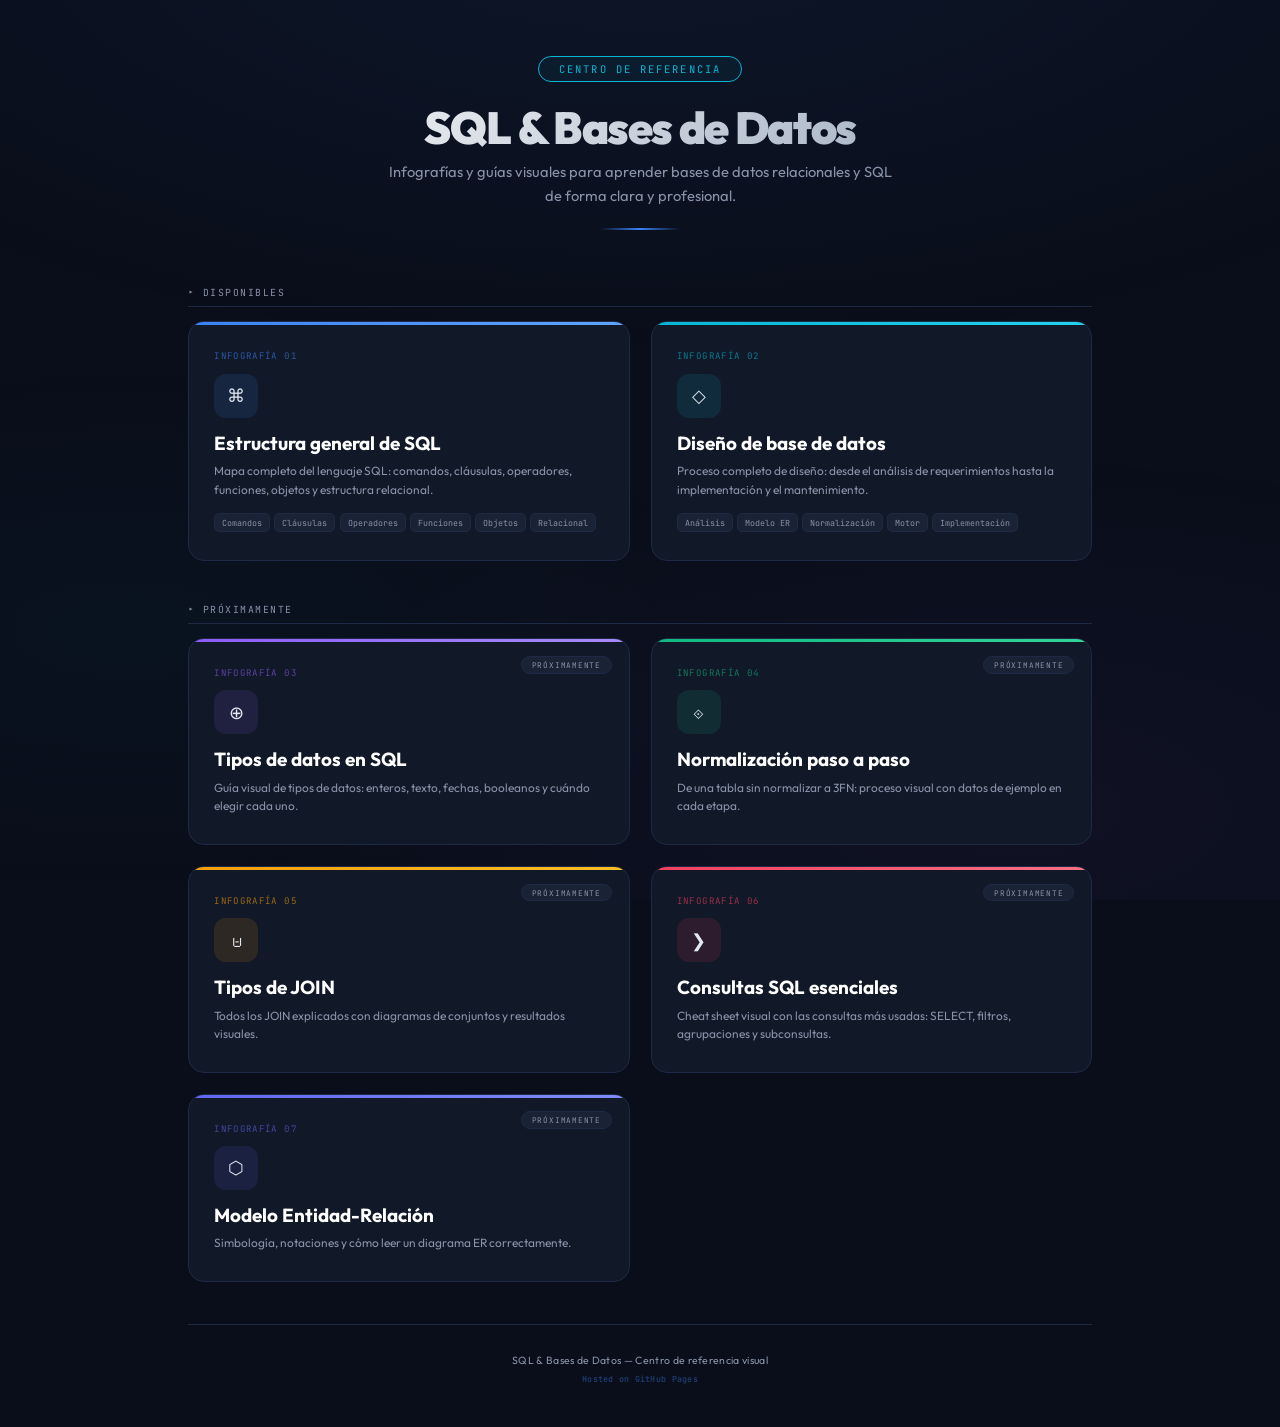
==== index.html @ 70d58b4f "Add files via upload" ====
<!DOCTYPE html>
<html lang="es">
<head>
<meta charset="UTF-8">
<meta name="viewport" content="width=device-width, initial-scale=1.0">
<title>SQL & Bases de Datos — Centro de Referencia</title>
<link href="https://fonts.googleapis.com/css2?family=Outfit:wght@300;400;500;600;700;800;900&family=JetBrains+Mono:wght@400;500;600&display=swap" rel="stylesheet">
<style>
*{margin:0;padding:0;box-sizing:border-box}
:root{
--bg:#0a0e1a;
--surface:#111827;
--surface2:#1a2236;
--border:#1e2a45;
--text:#e2e8f0;
--text-muted:#8892a8;
}
html{font-size:14px}
body{
background:var(--bg);
color:var(--text);
font-family:'Outfit',sans-serif;
min-height:100vh;
overflow-x:hidden;
}
body::before{
content:'';position:fixed;top:0;left:0;right:0;bottom:0;
background:
  radial-gradient(ellipse 80% 50% at 50% -10%, #3b82f612, transparent),
  radial-gradient(ellipse 60% 40% at 80% 90%, #8b5cf60d, transparent),
  radial-gradient(ellipse 50% 30% at 10% 70%, #06b6d408, transparent);
pointer-events:none;z-index:0;
}

.container{position:relative;z-index:1;max-width:960px;margin:0 auto;padding:4rem 2rem 3rem}

/* HEADER */
.header{text-align:center;margin-bottom:4rem}
.logo{
font-family:'JetBrains Mono',monospace;
font-size:.75rem;letter-spacing:.2em;text-transform:uppercase;
color:#06b6d4;
border:1px solid #06b6d4;
border-radius:100px;
padding:.35rem 1.4rem;
display:inline-block;
margin-bottom:1.5rem;
background:rgba(6,182,212,.06);
}
.header h1{
font-size:3.2rem;font-weight:900;
letter-spacing:-.03em;
background:linear-gradient(135deg,#fff 0%,#94a3b8 100%);
-webkit-background-clip:text;-webkit-text-fill-color:transparent;
line-height:1.1;margin-bottom:.6rem;
}
.header p{
font-size:1.05rem;color:var(--text-muted);font-weight:400;
max-width:520px;margin:0 auto;line-height:1.6;
}
.header-line{
width:80px;height:2px;margin:1.5rem auto 0;
background:linear-gradient(90deg,transparent,#3b82f6,transparent);
}

/* CARDS GRID */
.cards{
display:grid;
grid-template-columns:repeat(2,1fr);
gap:1.5rem;
margin-bottom:3rem;
}

.card{
background:var(--surface);
border:1px solid var(--border);
border-radius:16px;
padding:2rem 1.8rem;
position:relative;
overflow:hidden;
text-decoration:none;
color:var(--text);
transition:all .35s ease;
display:flex;flex-direction:column;
}
.card::before{
content:'';position:absolute;top:0;left:0;right:0;height:3px;
background:var(--gradient);
transition:height .3s ease;
}
.card:hover{
border-color:var(--glow);
transform:translateY(-4px);
box-shadow:0 12px 40px rgba(0,0,0,.4), 0 0 30px var(--shadow);
}
.card:hover::before{height:4px}

.card-number{
font-family:'JetBrains Mono',monospace;
font-size:.65rem;color:var(--glow);opacity:.6;
letter-spacing:.15em;text-transform:uppercase;
margin-bottom:.8rem;
}
.card-icon{
width:44px;height:44px;border-radius:12px;
display:flex;align-items:center;justify-content:center;
background:var(--icon-bg);
font-size:1.3rem;
margin-bottom:1rem;
}
.card h2{
font-size:1.35rem;font-weight:700;color:#fff;
margin-bottom:.5rem;line-height:1.25;
}
.card p{
font-size:.85rem;color:var(--text-muted);line-height:1.55;
flex:1;
}
.card-tags{
display:flex;flex-wrap:wrap;gap:.3rem;
margin-top:1rem;
}
.card-tag{
font-family:'JetBrains Mono',monospace;
font-size:.6rem;
background:var(--surface2);
border:1px solid var(--border);
border-radius:5px;
padding:.18rem .5rem;
color:var(--text-muted);
}
.card-arrow{
position:absolute;bottom:1.5rem;right:1.5rem;
font-size:1.1rem;color:var(--glow);
opacity:0;transition:all .3s;
transform:translateX(-6px);
}
.card:hover .card-arrow{opacity:1;transform:translateX(0)}

/* AVAILABLE */
.card.available{cursor:pointer}

/* COMING SOON */
.card.soon{opacity:.45;pointer-events:none}
.card.soon::after{
content:'Próximamente';
position:absolute;top:1.2rem;right:1.2rem;
font-family:'JetBrains Mono',monospace;
font-size:.55rem;letter-spacing:.1em;text-transform:uppercase;
color:var(--text-muted);
border:1px solid var(--border);
border-radius:100px;
padding:.2rem .7rem;
background:var(--surface2);
}

/* CARD COLORS */
.card.c1{--glow:#3b82f6;--gradient:linear-gradient(90deg,#3b82f6,#60a5fa);--icon-bg:rgba(59,130,246,.12);--shadow:#3b82f615}
.card.c2{--glow:#06b6d4;--gradient:linear-gradient(90deg,#06b6d4,#22d3ee);--icon-bg:rgba(6,182,212,.12);--shadow:#06b6d415}
.card.c3{--glow:#8b5cf6;--gradient:linear-gradient(90deg,#8b5cf6,#a78bfa);--icon-bg:rgba(139,92,246,.12);--shadow:#8b5cf615}
.card.c4{--glow:#10b981;--gradient:linear-gradient(90deg,#10b981,#34d399);--icon-bg:rgba(16,185,129,.12);--shadow:#10b98115}
.card.c5{--glow:#f59e0b;--gradient:linear-gradient(90deg,#f59e0b,#fbbf24);--icon-bg:rgba(245,158,11,.12);--shadow:#f59e0b15}
.card.c6{--glow:#f43f5e;--gradient:linear-gradient(90deg,#f43f5e,#fb7185);--icon-bg:rgba(244,63,94,.12);--shadow:#f43f5e15}
.card.c7{--glow:#6366f1;--gradient:linear-gradient(90deg,#6366f1,#818cf8);--icon-bg:rgba(99,102,241,.12);--shadow:#6366f115}

/* SECTION LABEL */
.section-label{
font-family:'JetBrains Mono',monospace;
font-size:.7rem;letter-spacing:.15em;text-transform:uppercase;
color:var(--text-muted);
margin-bottom:1rem;
padding-bottom:.5rem;
border-bottom:1px solid var(--border);
}

/* FOOTER */
.footer{
text-align:center;
padding-top:2rem;
border-top:1px solid var(--border);
}
.footer p{
font-size:.75rem;color:var(--text-muted);letter-spacing:.03em;
}
.footer .tech{
font-family:'JetBrains Mono',monospace;
font-size:.6rem;margin-top:.4rem;color:#3b82f680;
}

/* RESPONSIVE */
@media(max-width:700px){
.cards{grid-template-columns:1fr}
.header h1{font-size:2.4rem}
}

/* ANIMATION */
@keyframes fadeUp{from{opacity:0;transform:translateY(20px)}to{opacity:1;transform:translateY(0)}}
.card{animation:fadeUp .5s ease both}
.card:nth-child(1){animation-delay:.05s}
.card:nth-child(2){animation-delay:.1s}
.card:nth-child(3){animation-delay:.15s}
.card:nth-child(4){animation-delay:.2s}
.card:nth-child(5){animation-delay:.25s}
.card:nth-child(6){animation-delay:.3s}
.card:nth-child(7){animation-delay:.35s}
</style>
</head>
<body>
<div class="container">

<header class="header">
  <div class="logo">Centro de referencia</div>
  <h1>SQL & Bases de Datos</h1>
  <p>Infografías y guías visuales para aprender bases de datos relacionales y SQL de forma clara y profesional.</p>
  <div class="header-line"></div>
</header>

<!-- DISPONIBLES -->
<div class="section-label">▸ Disponibles</div>
<div class="cards">

  <a class="card available c1" href="sql-infografia.html" target="_blank">
    <div class="card-number">Infografía 01</div>
    <div class="card-icon">⌘</div>
    <h2>Estructura general de SQL</h2>
    <p>Mapa completo del lenguaje SQL: comandos, cláusulas, operadores, funciones, objetos y estructura relacional.</p>
    <div class="card-tags">
      <span class="card-tag">Comandos</span>
      <span class="card-tag">Cláusulas</span>
      <span class="card-tag">Operadores</span>
      <span class="card-tag">Funciones</span>
      <span class="card-tag">Objetos</span>
      <span class="card-tag">Relacional</span>
    </div>
    <span class="card-arrow">→</span>
  </a>

  <a class="card available c2" href="diseno-base-de-datos.html" target="_blank">
    <div class="card-number">Infografía 02</div>
    <div class="card-icon">◇</div>
    <h2>Diseño de base de datos</h2>
    <p>Proceso completo de diseño: desde el análisis de requerimientos hasta la implementación y el mantenimiento.</p>
    <div class="card-tags">
      <span class="card-tag">Análisis</span>
      <span class="card-tag">Modelo ER</span>
      <span class="card-tag">Normalización</span>
      <span class="card-tag">Motor</span>
      <span class="card-tag">Implementación</span>
    </div>
    <span class="card-arrow">→</span>
  </a>

</div>

<!-- PRÓXIMAMENTE -->
<div class="section-label">▸ Próximamente</div>
<div class="cards">

  <div class="card soon c3">
    <div class="card-number">Infografía 03</div>
    <div class="card-icon">⊕</div>
    <h2>Tipos de datos en SQL</h2>
    <p>Guía visual de tipos de datos: enteros, texto, fechas, booleanos y cuándo elegir cada uno.</p>
  </div>

  <div class="card soon c4">
    <div class="card-number">Infografía 04</div>
    <div class="card-icon">⟐</div>
    <h2>Normalización paso a paso</h2>
    <p>De una tabla sin normalizar a 3FN: proceso visual con datos de ejemplo en cada etapa.</p>
  </div>

  <div class="card soon c5">
    <div class="card-number">Infografía 05</div>
    <div class="card-icon">⩁</div>
    <h2>Tipos de JOIN</h2>
    <p>Todos los JOIN explicados con diagramas de conjuntos y resultados visuales.</p>
  </div>

  <div class="card soon c6">
    <div class="card-number">Infografía 06</div>
    <div class="card-icon">❯</div>
    <h2>Consultas SQL esenciales</h2>
    <p>Cheat sheet visual con las consultas más usadas: SELECT, filtros, agrupaciones y subconsultas.</p>
  </div>

  <div class="card soon c7">
    <div class="card-number">Infografía 07</div>
    <div class="card-icon">⬡</div>
    <h2>Modelo Entidad-Relación</h2>
    <p>Simbología, notaciones y cómo leer un diagrama ER correctamente.</p>
  </div>

</div>

<footer class="footer">
  <p>SQL & Bases de Datos — Centro de referencia visual</p>
  <p class="tech">Hosted on GitHub Pages</p>
</footer>

</div>
</body>
</html>
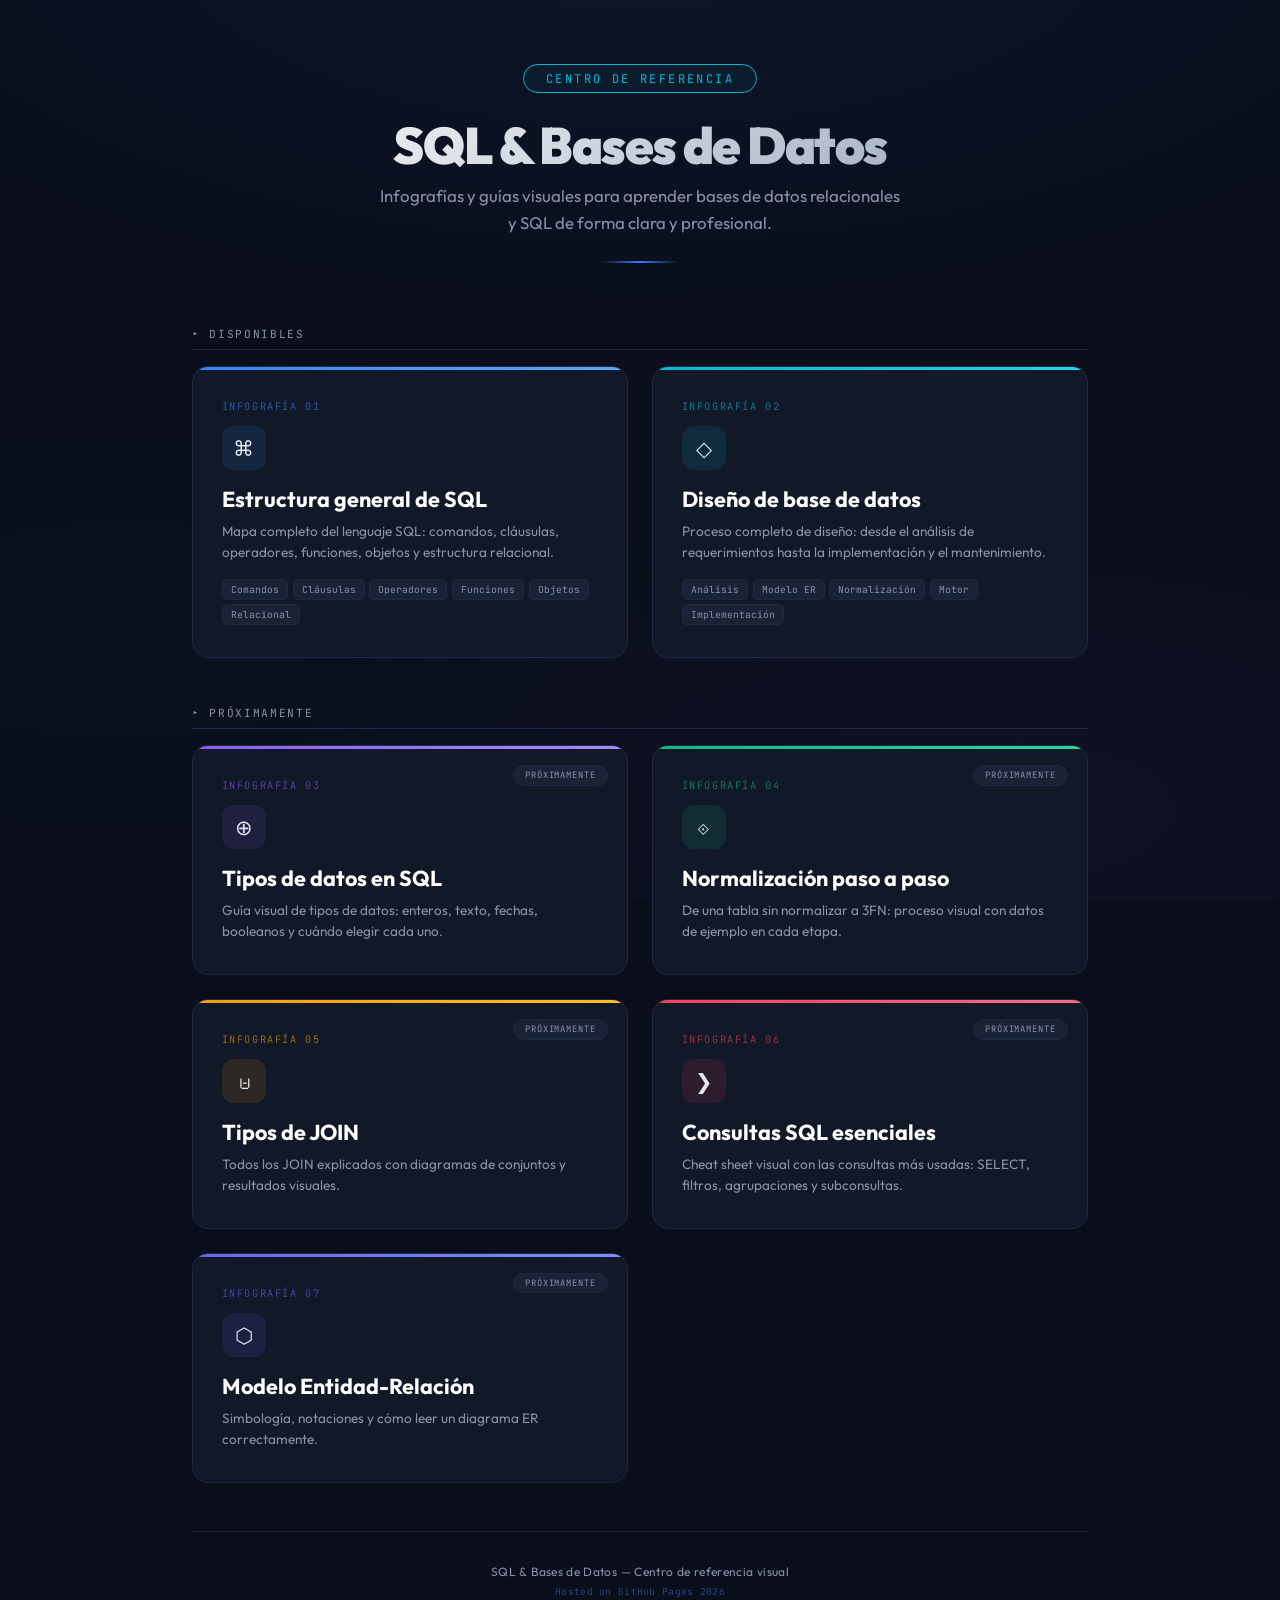
==== commit 71e1f62a: "Add files via upload" ====
--- a/index.html
+++ b/index.html
@@ -1,303 +1,303 @@
-<!DOCTYPE html>
-<html lang="es">
-<head>
-<meta charset="UTF-8">
-<meta name="viewport" content="width=device-width, initial-scale=1.0">
-<title>SQL & Bases de Datos — Centro de Referencia</title>
-<link href="https://fonts.googleapis.com/css2?family=Outfit:wght@300;400;500;600;700;800;900&family=JetBrains+Mono:wght@400;500;600&display=swap" rel="stylesheet">
-<style>
-*{margin:0;padding:0;box-sizing:border-box}
-:root{
---bg:#0a0e1a;
---surface:#111827;
---surface2:#1a2236;
---border:#1e2a45;
---text:#e2e8f0;
---text-muted:#8892a8;
-}
-html{font-size:14px}
-body{
-background:var(--bg);
-color:var(--text);
-font-family:'Outfit',sans-serif;
-min-height:100vh;
-overflow-x:hidden;
-}
-body::before{
-content:'';position:fixed;top:0;left:0;right:0;bottom:0;
-background:
-  radial-gradient(ellipse 80% 50% at 50% -10%, #3b82f612, transparent),
-  radial-gradient(ellipse 60% 40% at 80% 90%, #8b5cf60d, transparent),
-  radial-gradient(ellipse 50% 30% at 10% 70%, #06b6d408, transparent);
-pointer-events:none;z-index:0;
-}
-
-.container{position:relative;z-index:1;max-width:960px;margin:0 auto;padding:4rem 2rem 3rem}
-
-/* HEADER */
-.header{text-align:center;margin-bottom:4rem}
-.logo{
-font-family:'JetBrains Mono',monospace;
-font-size:.75rem;letter-spacing:.2em;text-transform:uppercase;
-color:#06b6d4;
-border:1px solid #06b6d4;
-border-radius:100px;
-padding:.35rem 1.4rem;
-display:inline-block;
-margin-bottom:1.5rem;
-background:rgba(6,182,212,.06);
-}
-.header h1{
-font-size:3.2rem;font-weight:900;
-letter-spacing:-.03em;
-background:linear-gradient(135deg,#fff 0%,#94a3b8 100%);
--webkit-background-clip:text;-webkit-text-fill-color:transparent;
-line-height:1.1;margin-bottom:.6rem;
-}
-.header p{
-font-size:1.05rem;color:var(--text-muted);font-weight:400;
-max-width:520px;margin:0 auto;line-height:1.6;
-}
-.header-line{
-width:80px;height:2px;margin:1.5rem auto 0;
-background:linear-gradient(90deg,transparent,#3b82f6,transparent);
-}
-
-/* CARDS GRID */
-.cards{
-display:grid;
-grid-template-columns:repeat(2,1fr);
-gap:1.5rem;
-margin-bottom:3rem;
-}
-
-.card{
-background:var(--surface);
-border:1px solid var(--border);
-border-radius:16px;
-padding:2rem 1.8rem;
-position:relative;
-overflow:hidden;
-text-decoration:none;
-color:var(--text);
-transition:all .35s ease;
-display:flex;flex-direction:column;
-}
-.card::before{
-content:'';position:absolute;top:0;left:0;right:0;height:3px;
-background:var(--gradient);
-transition:height .3s ease;
-}
-.card:hover{
-border-color:var(--glow);
-transform:translateY(-4px);
-box-shadow:0 12px 40px rgba(0,0,0,.4), 0 0 30px var(--shadow);
-}
-.card:hover::before{height:4px}
-
-.card-number{
-font-family:'JetBrains Mono',monospace;
-font-size:.65rem;color:var(--glow);opacity:.6;
-letter-spacing:.15em;text-transform:uppercase;
-margin-bottom:.8rem;
-}
-.card-icon{
-width:44px;height:44px;border-radius:12px;
-display:flex;align-items:center;justify-content:center;
-background:var(--icon-bg);
-font-size:1.3rem;
-margin-bottom:1rem;
-}
-.card h2{
-font-size:1.35rem;font-weight:700;color:#fff;
-margin-bottom:.5rem;line-height:1.25;
-}
-.card p{
-font-size:.85rem;color:var(--text-muted);line-height:1.55;
-flex:1;
-}
-.card-tags{
-display:flex;flex-wrap:wrap;gap:.3rem;
-margin-top:1rem;
-}
-.card-tag{
-font-family:'JetBrains Mono',monospace;
-font-size:.6rem;
-background:var(--surface2);
-border:1px solid var(--border);
-border-radius:5px;
-padding:.18rem .5rem;
-color:var(--text-muted);
-}
-.card-arrow{
-position:absolute;bottom:1.5rem;right:1.5rem;
-font-size:1.1rem;color:var(--glow);
-opacity:0;transition:all .3s;
-transform:translateX(-6px);
-}
-.card:hover .card-arrow{opacity:1;transform:translateX(0)}
-
-/* AVAILABLE */
-.card.available{cursor:pointer}
-
-/* COMING SOON */
-.card.soon{opacity:.45;pointer-events:none}
-.card.soon::after{
-content:'Próximamente';
-position:absolute;top:1.2rem;right:1.2rem;
-font-family:'JetBrains Mono',monospace;
-font-size:.55rem;letter-spacing:.1em;text-transform:uppercase;
-color:var(--text-muted);
-border:1px solid var(--border);
-border-radius:100px;
-padding:.2rem .7rem;
-background:var(--surface2);
-}
-
-/* CARD COLORS */
-.card.c1{--glow:#3b82f6;--gradient:linear-gradient(90deg,#3b82f6,#60a5fa);--icon-bg:rgba(59,130,246,.12);--shadow:#3b82f615}
-.card.c2{--glow:#06b6d4;--gradient:linear-gradient(90deg,#06b6d4,#22d3ee);--icon-bg:rgba(6,182,212,.12);--shadow:#06b6d415}
-.card.c3{--glow:#8b5cf6;--gradient:linear-gradient(90deg,#8b5cf6,#a78bfa);--icon-bg:rgba(139,92,246,.12);--shadow:#8b5cf615}
-.card.c4{--glow:#10b981;--gradient:linear-gradient(90deg,#10b981,#34d399);--icon-bg:rgba(16,185,129,.12);--shadow:#10b98115}
-.card.c5{--glow:#f59e0b;--gradient:linear-gradient(90deg,#f59e0b,#fbbf24);--icon-bg:rgba(245,158,11,.12);--shadow:#f59e0b15}
-.card.c6{--glow:#f43f5e;--gradient:linear-gradient(90deg,#f43f5e,#fb7185);--icon-bg:rgba(244,63,94,.12);--shadow:#f43f5e15}
-.card.c7{--glow:#6366f1;--gradient:linear-gradient(90deg,#6366f1,#818cf8);--icon-bg:rgba(99,102,241,.12);--shadow:#6366f115}
-
-/* SECTION LABEL */
-.section-label{
-font-family:'JetBrains Mono',monospace;
-font-size:.7rem;letter-spacing:.15em;text-transform:uppercase;
-color:var(--text-muted);
-margin-bottom:1rem;
-padding-bottom:.5rem;
-border-bottom:1px solid var(--border);
-}
-
-/* FOOTER */
-.footer{
-text-align:center;
-padding-top:2rem;
-border-top:1px solid var(--border);
-}
-.footer p{
-font-size:.75rem;color:var(--text-muted);letter-spacing:.03em;
-}
-.footer .tech{
-font-family:'JetBrains Mono',monospace;
-font-size:.6rem;margin-top:.4rem;color:#3b82f680;
-}
-
-/* RESPONSIVE */
-@media(max-width:700px){
-.cards{grid-template-columns:1fr}
-.header h1{font-size:2.4rem}
-}
-
-/* ANIMATION */
-@keyframes fadeUp{from{opacity:0;transform:translateY(20px)}to{opacity:1;transform:translateY(0)}}
-.card{animation:fadeUp .5s ease both}
-.card:nth-child(1){animation-delay:.05s}
-.card:nth-child(2){animation-delay:.1s}
-.card:nth-child(3){animation-delay:.15s}
-.card:nth-child(4){animation-delay:.2s}
-.card:nth-child(5){animation-delay:.25s}
-.card:nth-child(6){animation-delay:.3s}
-.card:nth-child(7){animation-delay:.35s}
-</style>
-</head>
-<body>
-<div class="container">
-
-<header class="header">
-  <div class="logo">Centro de referencia</div>
-  <h1>SQL & Bases de Datos</h1>
-  <p>Infografías y guías visuales para aprender bases de datos relacionales y SQL de forma clara y profesional.</p>
-  <div class="header-line"></div>
-</header>
-
-<!-- DISPONIBLES -->
-<div class="section-label">▸ Disponibles</div>
-<div class="cards">
-
-  <a class="card available c1" href="sql-infografia.html" target="_blank">
-    <div class="card-number">Infografía 01</div>
-    <div class="card-icon">⌘</div>
-    <h2>Estructura general de SQL</h2>
-    <p>Mapa completo del lenguaje SQL: comandos, cláusulas, operadores, funciones, objetos y estructura relacional.</p>
-    <div class="card-tags">
-      <span class="card-tag">Comandos</span>
-      <span class="card-tag">Cláusulas</span>
-      <span class="card-tag">Operadores</span>
-      <span class="card-tag">Funciones</span>
-      <span class="card-tag">Objetos</span>
-      <span class="card-tag">Relacional</span>
-    </div>
-    <span class="card-arrow">→</span>
-  </a>
-
-  <a class="card available c2" href="diseno-base-de-datos.html" target="_blank">
-    <div class="card-number">Infografía 02</div>
-    <div class="card-icon">◇</div>
-    <h2>Diseño de base de datos</h2>
-    <p>Proceso completo de diseño: desde el análisis de requerimientos hasta la implementación y el mantenimiento.</p>
-    <div class="card-tags">
-      <span class="card-tag">Análisis</span>
-      <span class="card-tag">Modelo ER</span>
-      <span class="card-tag">Normalización</span>
-      <span class="card-tag">Motor</span>
-      <span class="card-tag">Implementación</span>
-    </div>
-    <span class="card-arrow">→</span>
-  </a>
-
-</div>
-
-<!-- PRÓXIMAMENTE -->
-<div class="section-label">▸ Próximamente</div>
-<div class="cards">
-
-  <div class="card soon c3">
-    <div class="card-number">Infografía 03</div>
-    <div class="card-icon">⊕</div>
-    <h2>Tipos de datos en SQL</h2>
-    <p>Guía visual de tipos de datos: enteros, texto, fechas, booleanos y cuándo elegir cada uno.</p>
-  </div>
-
-  <div class="card soon c4">
-    <div class="card-number">Infografía 04</div>
-    <div class="card-icon">⟐</div>
-    <h2>Normalización paso a paso</h2>
-    <p>De una tabla sin normalizar a 3FN: proceso visual con datos de ejemplo en cada etapa.</p>
-  </div>
-
-  <div class="card soon c5">
-    <div class="card-number">Infografía 05</div>
-    <div class="card-icon">⩁</div>
-    <h2>Tipos de JOIN</h2>
-    <p>Todos los JOIN explicados con diagramas de conjuntos y resultados visuales.</p>
-  </div>
-
-  <div class="card soon c6">
-    <div class="card-number">Infografía 06</div>
-    <div class="card-icon">❯</div>
-    <h2>Consultas SQL esenciales</h2>
-    <p>Cheat sheet visual con las consultas más usadas: SELECT, filtros, agrupaciones y subconsultas.</p>
-  </div>
-
-  <div class="card soon c7">
-    <div class="card-number">Infografía 07</div>
-    <div class="card-icon">⬡</div>
-    <h2>Modelo Entidad-Relación</h2>
-    <p>Simbología, notaciones y cómo leer un diagrama ER correctamente.</p>
-  </div>
-
-</div>
-
-<footer class="footer">
-  <p>SQL & Bases de Datos — Centro de referencia visual</p>
-  <p class="tech">Hosted on GitHub Pages</p>
-</footer>
-
-</div>
-</body>
-</html>
+<!DOCTYPE html>
+<html lang="es">
+<head>
+<meta charset="UTF-8">
+<meta name="viewport" content="width=device-width, initial-scale=1.0">
+<title>SQL & Bases de Datos — Centro de Referencia</title>
+<link href="https://fonts.googleapis.com/css2?family=Outfit:wght@300;400;500;600;700;800;900&family=JetBrains+Mono:wght@400;500;600&display=swap" rel="stylesheet">
+<style>
+*{margin:0;padding:0;box-sizing:border-box}
+:root{
+--bg:#0a0e1a;
+--surface:#111827;
+--surface2:#1a2236;
+--border:#1e2a45;
+--text:#e2e8f0;
+--text-muted:#8892a8;
+}
+html{font-size:16px}
+body{
+background:var(--bg);
+color:var(--text);
+font-family:'Outfit',sans-serif;
+min-height:100vh;
+overflow-x:hidden;
+}
+body::before{
+content:'';position:fixed;top:0;left:0;right:0;bottom:0;
+background:
+  radial-gradient(ellipse 80% 50% at 50% -10%, #3b82f612, transparent),
+  radial-gradient(ellipse 60% 40% at 80% 90%, #8b5cf60d, transparent),
+  radial-gradient(ellipse 50% 30% at 10% 70%, #06b6d408, transparent);
+pointer-events:none;z-index:0;
+}
+
+.container{position:relative;z-index:1;max-width:960px;margin:0 auto;padding:4rem 2rem 3rem}
+
+/* HEADER */
+.header{text-align:center;margin-bottom:4rem}
+.logo{
+font-family:'JetBrains Mono',monospace;
+font-size:.75rem;letter-spacing:.2em;text-transform:uppercase;
+color:#06b6d4;
+border:1px solid #06b6d4;
+border-radius:100px;
+padding:.35rem 1.4rem;
+display:inline-block;
+margin-bottom:1.5rem;
+background:rgba(6,182,212,.06);
+}
+.header h1{
+font-size:3.2rem;font-weight:900;
+letter-spacing:-.03em;
+background:linear-gradient(135deg,#fff 0%,#94a3b8 100%);
+-webkit-background-clip:text;-webkit-text-fill-color:transparent;
+line-height:1.1;margin-bottom:.6rem;
+}
+.header p{
+font-size:1.05rem;color:var(--text-muted);font-weight:400;
+max-width:520px;margin:0 auto;line-height:1.6;
+}
+.header-line{
+width:80px;height:2px;margin:1.5rem auto 0;
+background:linear-gradient(90deg,transparent,#3b82f6,transparent);
+}
+
+/* CARDS GRID */
+.cards{
+display:grid;
+grid-template-columns:repeat(2,1fr);
+gap:1.5rem;
+margin-bottom:3rem;
+}
+
+.card{
+background:var(--surface);
+border:1px solid var(--border);
+border-radius:16px;
+padding:2rem 1.8rem;
+position:relative;
+overflow:hidden;
+text-decoration:none;
+color:var(--text);
+transition:all .35s ease;
+display:flex;flex-direction:column;
+}
+.card::before{
+content:'';position:absolute;top:0;left:0;right:0;height:3px;
+background:var(--gradient);
+transition:height .3s ease;
+}
+.card:hover{
+border-color:var(--glow);
+transform:translateY(-4px);
+box-shadow:0 12px 40px rgba(0,0,0,.4), 0 0 30px var(--shadow);
+}
+.card:hover::before{height:4px}
+
+.card-number{
+font-family:'JetBrains Mono',monospace;
+font-size:.65rem;color:var(--glow);opacity:.6;
+letter-spacing:.15em;text-transform:uppercase;
+margin-bottom:.8rem;
+}
+.card-icon{
+width:44px;height:44px;border-radius:12px;
+display:flex;align-items:center;justify-content:center;
+background:var(--icon-bg);
+font-size:1.3rem;
+margin-bottom:1rem;
+}
+.card h2{
+font-size:1.35rem;font-weight:700;color:#fff;
+margin-bottom:.5rem;line-height:1.25;
+}
+.card p{
+font-size:.85rem;color:var(--text-muted);line-height:1.55;
+flex:1;
+}
+.card-tags{
+display:flex;flex-wrap:wrap;gap:.3rem;
+margin-top:1rem;
+}
+.card-tag{
+font-family:'JetBrains Mono',monospace;
+font-size:.6rem;
+background:var(--surface2);
+border:1px solid var(--border);
+border-radius:5px;
+padding:.18rem .5rem;
+color:var(--text-muted);
+}
+.card-arrow{
+position:absolute;bottom:1.5rem;right:1.5rem;
+font-size:1.1rem;color:var(--glow);
+opacity:0;transition:all .3s;
+transform:translateX(-6px);
+}
+.card:hover .card-arrow{opacity:1;transform:translateX(0)}
+
+/* AVAILABLE */
+.card.available{cursor:pointer}
+
+/* COMING SOON */
+.card.soon{opacity:.45;pointer-events:none}
+.card.soon::after{
+content:'Próximamente';
+position:absolute;top:1.2rem;right:1.2rem;
+font-family:'JetBrains Mono',monospace;
+font-size:.55rem;letter-spacing:.1em;text-transform:uppercase;
+color:var(--text-muted);
+border:1px solid var(--border);
+border-radius:100px;
+padding:.2rem .7rem;
+background:var(--surface2);
+}
+
+/* CARD COLORS */
+.card.c1{--glow:#3b82f6;--gradient:linear-gradient(90deg,#3b82f6,#60a5fa);--icon-bg:rgba(59,130,246,.12);--shadow:#3b82f615}
+.card.c2{--glow:#06b6d4;--gradient:linear-gradient(90deg,#06b6d4,#22d3ee);--icon-bg:rgba(6,182,212,.12);--shadow:#06b6d415}
+.card.c3{--glow:#8b5cf6;--gradient:linear-gradient(90deg,#8b5cf6,#a78bfa);--icon-bg:rgba(139,92,246,.12);--shadow:#8b5cf615}
+.card.c4{--glow:#10b981;--gradient:linear-gradient(90deg,#10b981,#34d399);--icon-bg:rgba(16,185,129,.12);--shadow:#10b98115}
+.card.c5{--glow:#f59e0b;--gradient:linear-gradient(90deg,#f59e0b,#fbbf24);--icon-bg:rgba(245,158,11,.12);--shadow:#f59e0b15}
+.card.c6{--glow:#f43f5e;--gradient:linear-gradient(90deg,#f43f5e,#fb7185);--icon-bg:rgba(244,63,94,.12);--shadow:#f43f5e15}
+.card.c7{--glow:#6366f1;--gradient:linear-gradient(90deg,#6366f1,#818cf8);--icon-bg:rgba(99,102,241,.12);--shadow:#6366f115}
+
+/* SECTION LABEL */
+.section-label{
+font-family:'JetBrains Mono',monospace;
+font-size:.7rem;letter-spacing:.15em;text-transform:uppercase;
+color:var(--text-muted);
+margin-bottom:1rem;
+padding-bottom:.5rem;
+border-bottom:1px solid var(--border);
+}
+
+/* FOOTER */
+.footer{
+text-align:center;
+padding-top:2rem;
+border-top:1px solid var(--border);
+}
+.footer p{
+font-size:.75rem;color:var(--text-muted);letter-spacing:.03em;
+}
+.footer .tech{
+font-family:'JetBrains Mono',monospace;
+font-size:.6rem;margin-top:.4rem;color:#3b82f680;
+}
+
+/* RESPONSIVE */
+@media(max-width:700px){
+.cards{grid-template-columns:1fr}
+.header h1{font-size:2.4rem}
+}
+
+/* ANIMATION */
+@keyframes fadeUp{from{opacity:0;transform:translateY(20px)}to{opacity:1;transform:translateY(0)}}
+.card{animation:fadeUp .5s ease both}
+.card:nth-child(1){animation-delay:.05s}
+.card:nth-child(2){animation-delay:.1s}
+.card:nth-child(3){animation-delay:.15s}
+.card:nth-child(4){animation-delay:.2s}
+.card:nth-child(5){animation-delay:.25s}
+.card:nth-child(6){animation-delay:.3s}
+.card:nth-child(7){animation-delay:.35s}
+</style>
+</head>
+<body>
+<div class="container">
+
+<header class="header">
+  <div class="logo">Centro de referencia</div>
+  <h1>SQL & Bases de Datos</h1>
+  <p>Infografías y guías visuales para aprender bases de datos relacionales y SQL de forma clara y profesional.</p>
+  <div class="header-line"></div>
+</header>
+
+<!-- DISPONIBLES -->
+<div class="section-label">▸ Disponibles</div>
+<div class="cards">
+
+  <a class="card available c1" href="sql-infografia.html" target="_blank">
+    <div class="card-number">Infografía 01</div>
+    <div class="card-icon">⌘</div>
+    <h2>Estructura general de SQL</h2>
+    <p>Mapa completo del lenguaje SQL: comandos, cláusulas, operadores, funciones, objetos y estructura relacional.</p>
+    <div class="card-tags">
+      <span class="card-tag">Comandos</span>
+      <span class="card-tag">Cláusulas</span>
+      <span class="card-tag">Operadores</span>
+      <span class="card-tag">Funciones</span>
+      <span class="card-tag">Objetos</span>
+      <span class="card-tag">Relacional</span>
+    </div>
+    <span class="card-arrow">→</span>
+  </a>
+
+  <a class="card available c2" href="diseno-base-de-datos.html" target="_blank">
+    <div class="card-number">Infografía 02</div>
+    <div class="card-icon">◇</div>
+    <h2>Diseño de base de datos</h2>
+    <p>Proceso completo de diseño: desde el análisis de requerimientos hasta la implementación y el mantenimiento.</p>
+    <div class="card-tags">
+      <span class="card-tag">Análisis</span>
+      <span class="card-tag">Modelo ER</span>
+      <span class="card-tag">Normalización</span>
+      <span class="card-tag">Motor</span>
+      <span class="card-tag">Implementación</span>
+    </div>
+    <span class="card-arrow">→</span>
+  </a>
+
+</div>
+
+<!-- PRÓXIMAMENTE -->
+<div class="section-label">▸ Próximamente</div>
+<div class="cards">
+
+  <div class="card soon c3">
+    <div class="card-number">Infografía 03</div>
+    <div class="card-icon">⊕</div>
+    <h2>Tipos de datos en SQL</h2>
+    <p>Guía visual de tipos de datos: enteros, texto, fechas, booleanos y cuándo elegir cada uno.</p>
+  </div>
+
+  <div class="card soon c4">
+    <div class="card-number">Infografía 04</div>
+    <div class="card-icon">⟐</div>
+    <h2>Normalización paso a paso</h2>
+    <p>De una tabla sin normalizar a 3FN: proceso visual con datos de ejemplo en cada etapa.</p>
+  </div>
+
+  <div class="card soon c5">
+    <div class="card-number">Infografía 05</div>
+    <div class="card-icon">⩁</div>
+    <h2>Tipos de JOIN</h2>
+    <p>Todos los JOIN explicados con diagramas de conjuntos y resultados visuales.</p>
+  </div>
+
+  <div class="card soon c6">
+    <div class="card-number">Infografía 06</div>
+    <div class="card-icon">❯</div>
+    <h2>Consultas SQL esenciales</h2>
+    <p>Cheat sheet visual con las consultas más usadas: SELECT, filtros, agrupaciones y subconsultas.</p>
+  </div>
+
+  <div class="card soon c7">
+    <div class="card-number">Infografía 07</div>
+    <div class="card-icon">⬡</div>
+    <h2>Modelo Entidad-Relación</h2>
+    <p>Simbología, notaciones y cómo leer un diagrama ER correctamente.</p>
+  </div>
+
+</div>
+
+<footer class="footer">
+  <p>SQL & Bases de Datos — Centro de referencia visual</p>
+  <p class="tech">Hosted on GitHub Pages 2026</p>
+</footer>
+
+</div>
+</body>
+</html>
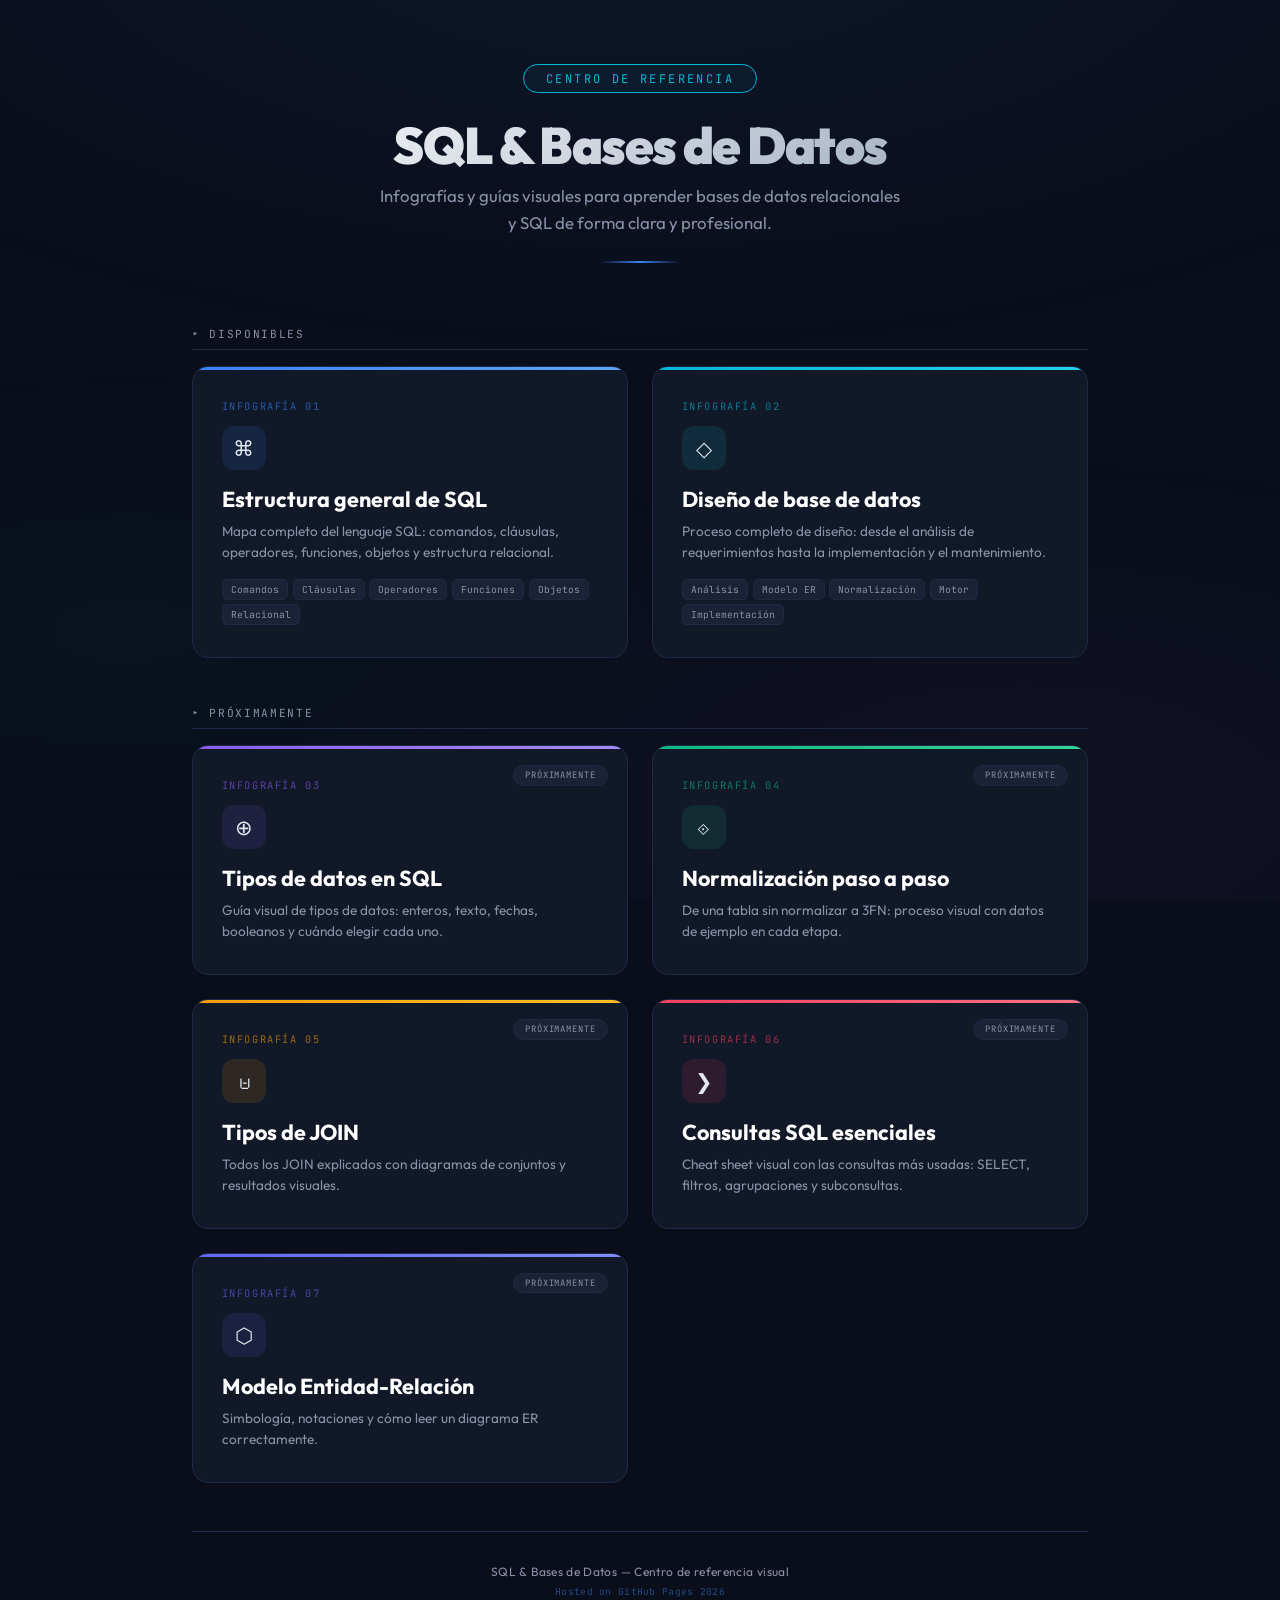
==== commit 3ad92baa: "Fix HTML entity encoding in index.html Corrected HTML entities to ensure proper rendering of the doc" ====
--- a/index.html
+++ b/index.html
@@ -219,7 +219,7 @@
 <div class="section-label">▸ Disponibles</div>
 <div class="cards">
 
-  <a class="card available c1" href="sql-infografia.html" target="_blank">
+  <a class="card available c1" href="sql-infografia.html">
     <div class="card-number">Infografía 01</div>
     <div class="card-icon">⌘</div>
     <h2>Estructura general de SQL</h2>
@@ -235,7 +235,7 @@
     <span class="card-arrow">→</span>
   </a>
 
-  <a class="card available c2" href="diseno-base-de-datos.html" target="_blank">
+  <a class="card available c2" href="diseno-base-de-datos.html">
     <div class="card-number">Infografía 02</div>
     <div class="card-icon">◇</div>
     <h2>Diseño de base de datos</h2>
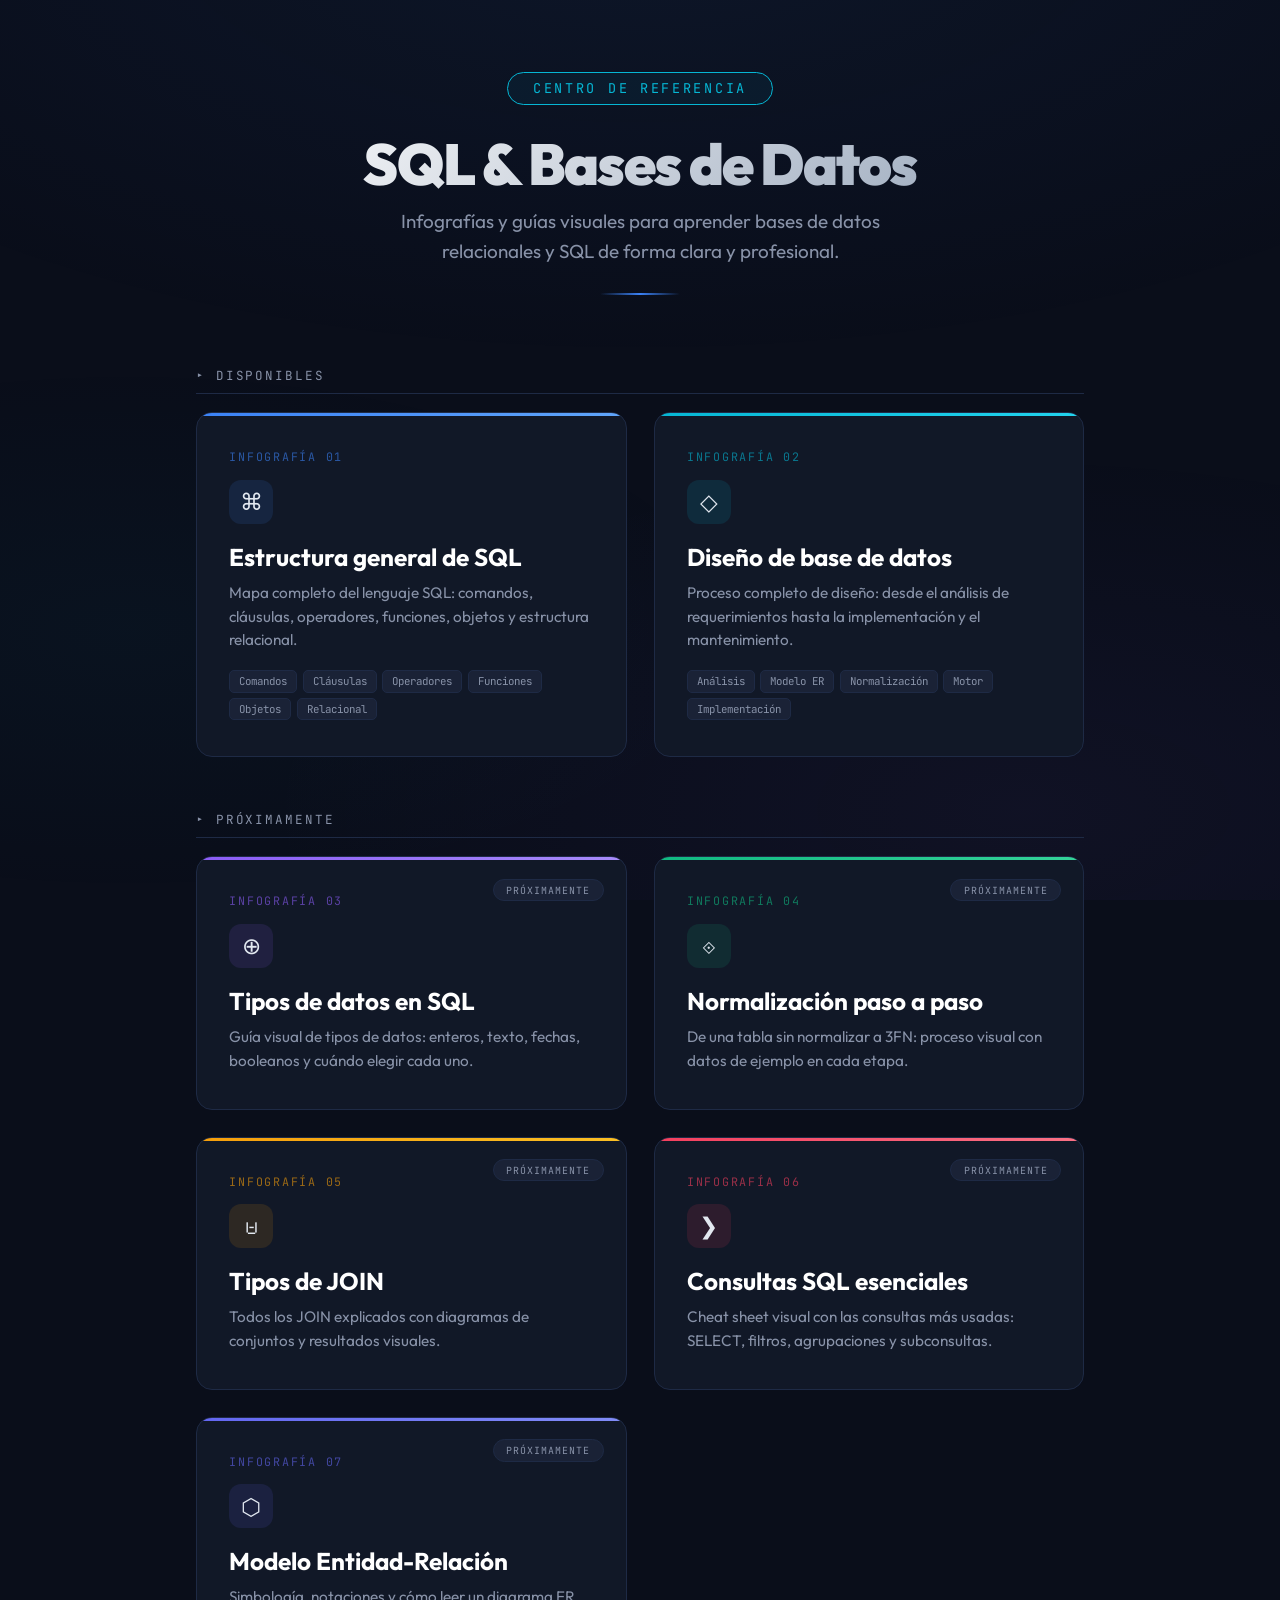
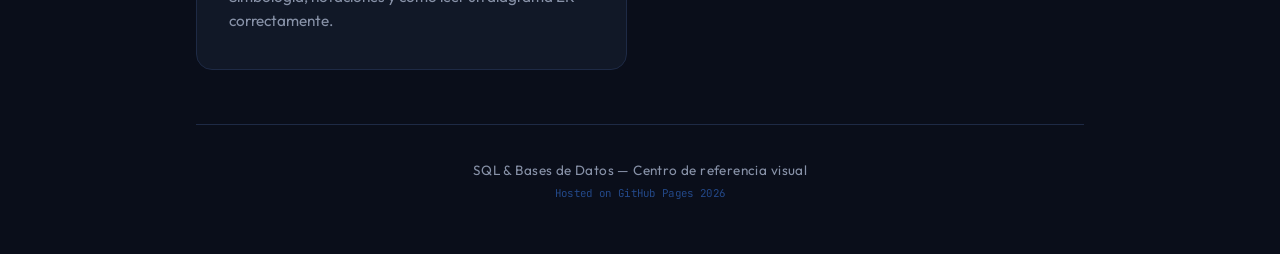
==== commit db5c197c: "Refactor HTML structure and styles" ====
--- a/index.html
+++ b/index.html
@@ -15,7 +15,7 @@
 --text:#e2e8f0;
 --text-muted:#8892a8;
 }
-html{font-size:16px}
+html{font-size:18px}
 body{
 background:var(--bg);
 color:var(--text);
